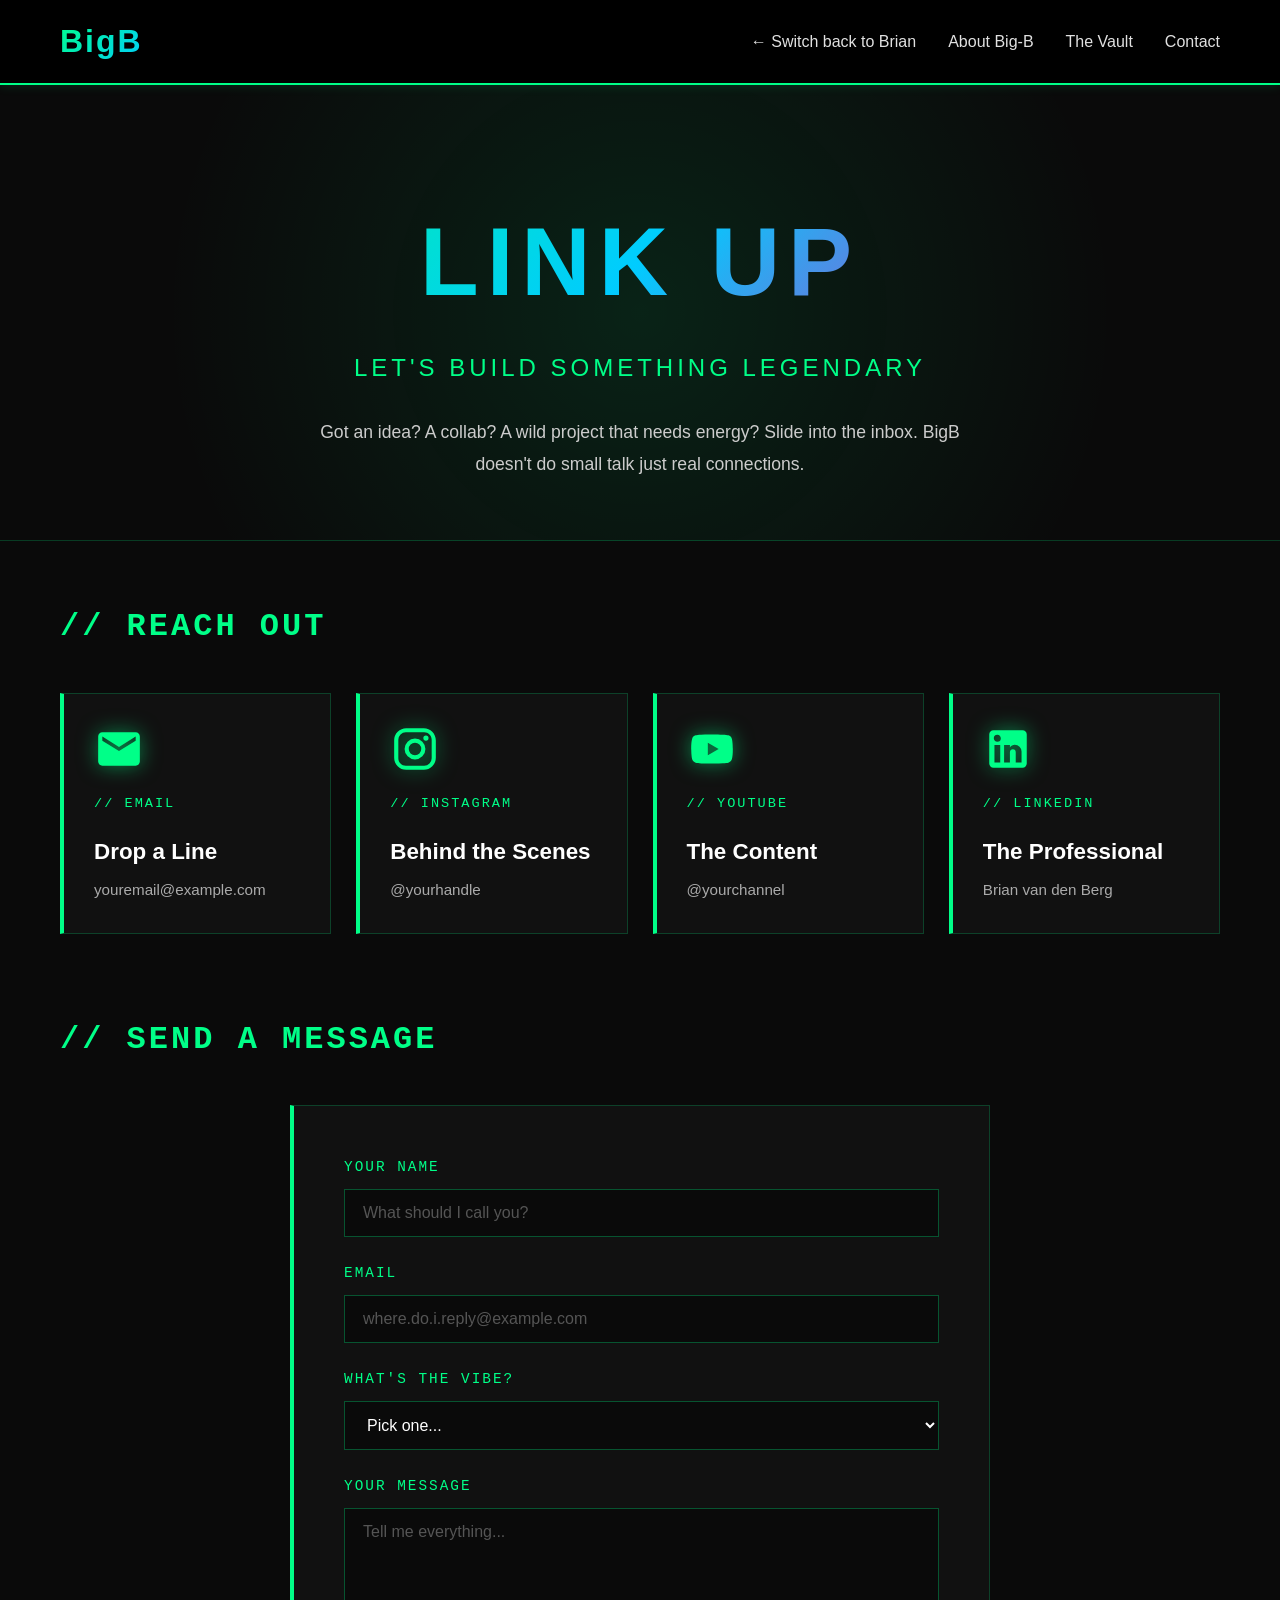
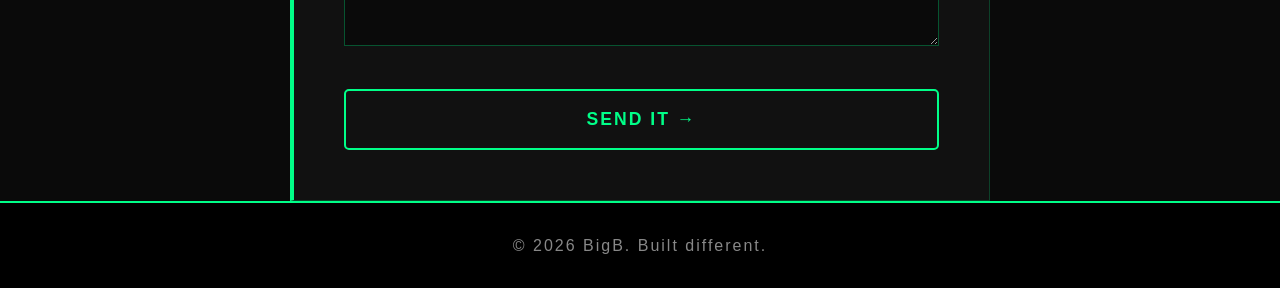
==== bigb-contact.html @ 741b01dd "Everything but the videos" ====
<!DOCTYPE html>
<html lang="en">
<head>
    <meta charset="UTF-8">
    <meta name="viewport" content="width=device-width, initial-scale=1.0">
    <title>BigB - Contact</title>
    <link rel="stylesheet" href="style.css">
    <link rel="stylesheet" href="bigb.css">
</head>
<body class="bigb-page">
    <!-- Navigation -->
    <nav class="bigb-nav">
        <div class="container">
            <h1 class="logo bigb-logo">BigB</h1>
            <ul class="nav-links">
                <li><a href="about.html">← Switch back to Brian</a></li>
                <li><a href="bigb.html" class="active">About Big-B</a></li>
                <li><a href="Big-BProjects.html">The Vault</a></li>
                <li><a href="bigb-Contact.html">Contact</a></li>
            </ul>
        </div>
    </nav>

    <!-- Hero -->
    <section class="bigb-projects-hero">
        <div class="container">
            <h1 class="bigb-hero-title">LINK UP</h1>
            <p class="bigb-hero-subtitle">Let's build something legendary</p>
            <p class="bigb-intro-text">
                Got an idea? A collab? A wild project that needs energy? Slide into the inbox. BigB doesn't do small talk just real connections.
            </p>
        </div>
    </section>

    <!-- Contact Content -->
    <section class="projects-section bigb-projects-section">
        <div class="container">

            <!-- Contact Methods Grid -->
            <h2 class="bigb-section-title">// REACH OUT</h2>
            <div class="bigb-contact-grid">

                <!-- Email -->
                <a href="mailto:youremail@example.com" class="bigb-contact-card">
                    <div class="bigb-contact-icon">
                        <svg viewBox="0 0 24 24" fill="currentColor">
                            <path d="M20 4H4c-1.1 0-1.99.9-1.99 2L2 18c0 1.1.9 2 2 2h16c1.1 0 2-.9 2-2V6c0-1.1-.9-2-2-2zm0 4l-8 5-8-5V6l8 5 8-5v2z" />
                        </svg>
                    </div>
                    <span class="bigb-tag">// EMAIL</span>
                    <h3>Drop a Line</h3>
                    <p>youremail@example.com</p>
                </a>

                <!-- Instagram -->
                <a href="https://instagram.com/yourhandle" target="_blank" class="bigb-contact-card">
                    <div class="bigb-contact-icon">
                        <svg viewBox="0 0 24 24" fill="currentColor">
                            <path d="M7.8 2h8.4C19.4 2 22 4.6 22 7.8v8.4a5.8 5.8 0 0 1-5.8 5.8H7.8C4.6 22 2 19.4 2 16.2V7.8A5.8 5.8 0 0 1 7.8 2m-.2 2A3.6 3.6 0 0 0 4 7.6v8.8C4 18.39 5.61 20 7.6 20h8.8a3.6 3.6 0 0 0 3.6-3.6V7.6C20 5.61 18.39 4 16.4 4H7.6m9.65 1.5a1.25 1.25 0 0 1 1.25 1.25A1.25 1.25 0 0 1 17.25 8 1.25 1.25 0 0 1 16 6.75a1.25 1.25 0 0 1 1.25-1.25M12 7a5 5 0 0 1 5 5 5 5 0 0 1-5 5 5 5 0 0 1-5-5 5 5 0 0 1 5-5m0 2a3 3 0 0 0-3 3 3 3 0 0 0 3 3 3 3 0 0 0 3-3 3 3 0 0 0-3-3z" />
                        </svg>
                    </div>
                    <span class="bigb-tag">// INSTAGRAM</span>
                    <h3>Behind the Scenes</h3>
                    <p>@yourhandle</p>
                </a>

                <!-- YouTube -->
                <a href="https://youtube.com/@yourchannel" target="_blank" class="bigb-contact-card">
                    <div class="bigb-contact-icon">
                        <svg viewBox="0 0 24 24" fill="currentColor">
                            <path d="M10 15l5.19-3L10 9v6m11.56-7.83c.13.47.22 1.1.28 1.9.07.8.1 1.49.1 2.09L22 12c0 2.19-.16 3.8-.44 4.83-.25.9-.83 1.48-1.73 1.73-.47.13-1.33.22-2.65.28-1.3.07-2.49.1-3.59.1L12 19c-4.19 0-6.8-.16-7.83-.44-.9-.25-1.48-.83-1.73-1.73-.13-.47-.22-1.1-.28-1.9-.07-.8-.1-1.49-.1-2.09L2 12c0-2.19.16-3.8.44-4.83.25-.9.83-1.48 1.73-1.73.47-.13 1.33-.22 2.65-.28 1.3-.07 2.49-.1 3.59-.1L12 5c4.19 0 6.8.16 7.83.44.9.25 1.48.83 1.73 1.73z" />
                        </svg>
                    </div>
                    <span class="bigb-tag">// YOUTUBE</span>
                    <h3>The Content</h3>
                    <p>@yourchannel</p>
                </a>

                <!-- LinkedIn -->
                <a href="https://linkedin.com/in/yourprofile" target="_blank" class="bigb-contact-card">
                    <div class="bigb-contact-icon">
                        <svg viewBox="0 0 24 24" fill="currentColor">
                            <path d="M19 3a2 2 0 0 1 2 2v14a2 2 0 0 1-2 2H5a2 2 0 0 1-2-2V5a2 2 0 0 1 2-2h14m-.5 15.5v-5.3a3.26 3.26 0 0 0-3.26-3.26c-.85 0-1.84.52-2.32 1.3v-1.11h-2.79v8.37h2.79v-4.93c0-.77.62-1.4 1.39-1.4a1.4 1.4 0 0 1 1.4 1.4v4.93h2.79M6.88 8.56a1.68 1.68 0 0 0 1.68-1.68c0-.93-.75-1.69-1.68-1.69a1.69 1.69 0 0 0-1.69 1.69c0 .93.76 1.68 1.69 1.68m1.39 9.94v-8.37H5.5v8.37h2.77z" />
                        </svg>
                    </div>
                    <span class="bigb-tag">// LINKEDIN</span>
                    <h3>The Professional</h3>
                    <p>Brian van den Berg</p>
                </a>

            </div>

            <!-- Contact Form -->
            <h2 class="bigb-section-title">// SEND A MESSAGE</h2>
            <div class="bigb-form-container">
                <form class="bigb-form">
                    <div class="bigb-form-group">
                        <label for="name">Your Name</label>
                        <input type="text" id="name" name="name" placeholder="What should I call you?" required>
                    </div>

                    <div class="bigb-form-group">
                        <label for="email">Email</label>
                        <input type="email" id="email" name="email" placeholder="where.do.i.reply@example.com" required>
                    </div>

                    <div class="bigb-form-group">
                        <label for="subject">What's the vibe?</label>
                        <select id="subject" name="subject" required>
                            <option value="">Pick one...</option>
                            <option value="collab">Collaboration</option>
                            <option value="project">Project Inquiry</option>
                            <option value="podcast">Podcast Guest</option>
                            <option value="just-vibes">Just Saying Hi</option>
                        </select>
                    </div>

                    <div class="bigb-form-group">
                        <label for="message">Your Message</label>
                        <textarea id="message" name="message" rows="6" placeholder="Tell me everything..." required></textarea>
                    </div>

                    <button type="submit" class="watch-button bigb-btn">Send It →</button>
                </form>
            </div>

        </div>
    </section>

    <!-- Footer -->
    <footer class="bigb-footer">
        <p>&copy; 2026 BigB. Built different.</p>
    </footer>

    <script src="script.js"></script>
</body>
</html>
---- style.css ----
* {
    margin: 0;
    padding: 0;
    box-sizing: border-box;
}

:root {
    --bg-color: #0a0a0a;
    --secondary-bg: #1a1a1a;
    --text-color: #e0e0e0;
    --accent-color: #00ff88;
    --accent-hover: #00cc6a;
}

body {
    font-family: 'Segoe UI', Tahoma, Geneva, Verdana, sans-serif;
    background-color: var(--bg-color);
    color: var(--text-color);
    line-height: 1.6;
}

.container {
    max-width: 1200px;
    margin: 0 auto;
    padding: 0 20px;
}

/* ========== NAVIGATION ========== */
nav {
    background-color: var(--secondary-bg);
    padding: 1rem 0;
    position: sticky;
    top: 0;
    z-index: 100;
    box-shadow: 0 2px 10px rgba(0, 255, 136, 0.1);
}

    nav .container {
        display: flex;
        justify-content: space-between;
        align-items: center;
    }

.logo {
    font-size: 1.5rem;
    color: var(--accent-color);
}

.nav-links {
    display: flex;
    list-style: none;
    gap: 2rem;
}

    .nav-links a {
        color: var(--text-color);
        text-decoration: none;
        transition: color 0.3s;
    }

        .nav-links a:hover {
            color: var(--accent-color);
        }

/* ========== HERO SECTION ========== */
.hero {
    position: relative;
    min-height: 100vh;
    display: flex;
    align-items: center;
    justify-content: center;
    text-align: center;
    overflow: hidden;
}

.hero-background {
    position: absolute;
    top: 0;
    left: 0;
    width: 100%;
    height: 100%;
    background-image: url('images/background-home.jpg');
    background-size: cover;
    background-position: center;
    background-repeat: no-repeat;
    background-attachment: fixed;
    z-index: 1;
    opacity: 0.3;
}

.hero-content {
    position: relative;
    z-index: 2;
}

.hero h1 {
    font-size: 5rem;
    margin-bottom: 1rem;
    color: var(--accent-color);
}

.subtitle {
    font-size: 1.5rem;
    margin-bottom: 2rem;
    color: #888;
}

.cta-button {
    display: inline-block;
    padding: 1rem 2rem;
    background-color: var(--accent-color);
    color: var(--bg-color);
    text-decoration: none;
    border-radius: 5px;
    font-weight: bold;
    transition: all 0.3s;
}

    .cta-button:hover {
        background-color: var(--accent-hover);
        transform: translateY(-3px);
        box-shadow: 0 5px 20px rgba(0, 255, 136, 0.3);
    }

/* ========== GLITCH EFFECT ========== */
.glitch {
    position: relative;
    animation: glitch 5s infinite;
}

@keyframes glitch {
    0%, 90%, 100% {
        text-shadow: none;
    }

    92% {
        text-shadow: 3px 3px 0 #ff00ff, -3px -3px 0 #00ffff;
    }

    94% {
        text-shadow: -3px 3px 0 #ff00ff, 3px -3px 0 #00ffff;
    }
}

/* ========== INTRO SECTION ========== */
.intro {
    padding: 3rem 0;
    background-color: var(--secondary-bg);
    text-align: center;
}

    .intro h2 {
        font-size: 2.5rem;
        color: var(--accent-color);
        margin-bottom: 1.5rem;
    }

    .intro p {
        font-size: 1.2rem;
        line-height: 1.8;
        color: var(--text-color);
        max-width: 800px;
        margin: 0 auto;
    }

/* ========== HOME NAV BOXES ========== */
.nav-boxes {
    padding: 5rem 0;
    background-color: var(--bg-color);
}

    .nav-boxes h2 {
        text-align: center;
        font-size: 2.5rem;
        color: var(--accent-color);
        margin-bottom: 3rem;
    }

.boxes-grid {
    display: grid;
    grid-template-columns: repeat(auto-fit, minmax(280px, 1fr));
    gap: 2rem;
}

.nav-box {
    position: relative;
    height: 350px;
    border-radius: 10px;
    overflow: hidden;
    cursor: pointer;
    border: 2px solid transparent;
    transition: border 0.3s ease;
}

    .nav-box:hover {
        border: 2px solid var(--accent-color);
    }

.nav-box-image {
    position: relative;
    width: 100%;
    height: 100%;
    overflow: hidden;
}

    .nav-box-image img {
        width: 100%;
        height: 100%;
        object-fit: cover;
        transition: transform 0.3s ease;
    }

.nav-box:hover .nav-box-image img {
    transform: scale(1.1);
}

.nav-box-overlay {
    position: absolute;
    top: 0;
    left: 0;
    width: 100%;
    height: 100%;
    background: linear-gradient(135deg, rgba(0,0,0,0.5) 0%, rgba(0,255,136,0.3) 100%);
    display: flex;
    flex-direction: column;
    align-items: center;
    justify-content: center;
    transition: all 0.3s ease;
    opacity: 0.8;
}

.nav-box:hover .nav-box-overlay {
    opacity: 1;
    background: linear-gradient(135deg, rgba(0,0,0,0.7) 0%, rgba(0,255,136,0.5) 100%);
}

.nav-box-overlay h3 {
    font-size: 2rem;
    color: var(--accent-color);
    margin-bottom: 0.5rem;
    text-transform: uppercase;
    letter-spacing: 2px;
}

.nav-box-overlay p {
    font-size: 1rem;
    color: var(--text-color);
    opacity: 0.9;
}

.nav-box-link {
    position: absolute;
    top: 0;
    left: 0;
    width: 100%;
    height: 100%;
    z-index: 10;
}

/* ========== ABOUT SECTION ========== */
.about {
    padding: 5rem 0;
    background-color: var(--secondary-bg);
}

.about-content {
    display: grid;
    grid-template-columns: 1fr 1fr;
    gap: 3rem;
    align-items: start;
}

.about-slideshow {
    position: relative;
}

/* About Slideshow — Fixed Size */
.slideshow-container {
    position: relative;
    width: 100%;
    height: 500px; /* ← FIXED HEIGHT */
    background-color: #000; /* fills empty space around images */
    border-radius: 10px;
    overflow: hidden;
    border: 2px solid var(--accent-color);
}

.slide {
    display: none;
    width: 100%;
    height: 100%; /* ← FILL THE CONTAINER */
}

    .slide img {
        width: 100%;
        height: 100%; /* ← FILL THE SLIDE */
        display: block;
        object-fit: contain; /* ← SHOW THE WHOLE IMAGE */
    }

    .slide.active {
        display: block;
        animation: fadeIn 0.5s;
    }

@keyframes fadeIn {
    from {
        opacity: 0;
    }

    to {
        opacity: 1;
    }
}

.dots {
    text-align: center;
    padding: 1rem;
    background-color: var(--secondary-bg);
}

.dot {
    height: 12px;
    width: 12px;
    margin: 0 5px;
    background-color: #555;
    border-radius: 50%;
    display: inline-block;
    cursor: pointer;
    transition: background-color 0.3s;
}

    .dot.active {
        background-color: var(--accent-color);
    }

    .dot:hover {
        background-color: var(--accent-color);
    }

/* About Text */
.about-text h2 {
    font-size: 2rem;
    color: var(--accent-color);
    margin-bottom: 1.5rem;
}

.about-text h3 {
    font-size: 1.3rem;
    color: var(--accent-color);
    margin-top: 1.5rem;
    margin-bottom: 0.8rem;
}

.about-text p {
    font-size: 1rem;
    line-height: 1.8;
    margin-bottom: 1rem;
    color: var(--text-color);
}

.about-text strong {
    color: var(--accent-color);
    font-weight: 600;
}

/* ========== PROJECTS SECTION ========== */
.projects {
    padding: 5rem 0;
}

    .projects h2 {
        font-size: 2.5rem;
        margin-bottom: 3rem;
        text-align: center;
        color: var(--accent-color);
    }

.project-grid {
    display: grid;
    grid-template-columns: repeat(3, 1fr);
    gap: 2rem;
}

/* Each project item */
.project-item {
    background-color: var(--secondary-bg);
    border-radius: 10px;
    overflow: hidden;
    border: 1px solid #333;
    transition: all 0.3s;
    display: flex;
    flex-direction: column;
}

    .project-item:hover {
        border-color: var(--accent-color);
        box-shadow: 0 5px 20px rgba(0, 255, 136, 0.2);
        transform: translateY(-5px);
    }

/* Media area */
.project-media {
    position: relative;
    width: 100%;
    aspect-ratio: 16 / 9;
    overflow: hidden;
    background-color: #000;
}

    .project-media img.video-thumbnail {
        width: 100%;
        height: 100%;
        object-fit: cover;
        transition: transform 0.3s;
    }

.project-item:hover .video-thumbnail {
    transform: scale(1.05);
}

/* Play Button */
.play-button {
    position: absolute;
    top: 50%;
    left: 50%;
    transform: translate(-50%, -50%);
    width: 60px;
    height: 60px;
    background-color: rgba(0, 255, 136, 0.9);
    border-radius: 50%;
    display: flex;
    align-items: center;
    justify-content: center;
    color: var(--bg-color);
    z-index: 2;
    transition: all 0.3s;
    cursor: pointer;
}

    .play-button svg {
        width: 30px;
        height: 30px;
        margin-left: 4px;
    }

.project-item:hover .play-button {
    background-color: var(--accent-color);
    transform: translate(-50%, -50%) scale(1.2);
}

/* Video link overlay */
.video-link {
    position: absolute;
    top: 0;
    left: 0;
    width: 100%;
    height: 100%;
    z-index: 3;
}

/* Video thumbnail placeholder */
.video-thumbnail-placeholder {
    width: 100%;
    height: 100%;
    background-color: #1a1a1a;
    display: flex;
    align-items: center;
    justify-content: center;
}

/* Local video player */
.local-video-player {
    width: 100%;
    height: 100%;
    object-fit: contain;
    background-color: #000;
}

    .local-video-player::-webkit-media-controls-panel {
        background-color: rgba(26, 26, 26, 0.9);
    }

    .local-video-player::-webkit-media-controls-play-button {
        background-color: #00ff88;
        border-radius: 50%;
    }

    .local-video-player::-webkit-media-controls-fullscreen-button {
        background-color: #00ff88;
    }

/* Project info text */
.project-info {
    padding: 1.5rem;
    display: flex;
    flex-direction: column;
    flex: 1;
}

    .project-info h3 {
        font-size: 1.3rem;
        color: var(--accent-color);
        margin-bottom: 0.4rem;
    }

.project-subtitle {
    font-size: 0.9rem;
    color: var(--accent-color);
    font-weight: 600;
    margin-bottom: 0.8rem;
    opacity: 0.9;
}

.project-desc {
    font-size: 0.85rem;
    line-height: 1.6;
    color: var(--text-color);
    margin-bottom: 0.5rem;
}

.watch-button {
    display: inline-block;
    margin-top: auto;
    padding: 0.6rem 1.2rem;
    background-color: var(--accent-color);
    color: var(--bg-color);
    text-decoration: none;
    border-radius: 5px;
    font-weight: 600;
    font-size: 0.85rem;
    transition: all 0.3s;
    width: fit-content;
}

    .watch-button:hover {
        background-color: var(--accent-hover);
        transform: translateX(5px);
    }

/* ========== PROJECT SLIDESHOWS ========== */
.project-slideshow {
    position: relative;
    width: 100%;
    height: 100%;
}

.slide-item {
    display: none;
    width: 100%;
    height: 100%;
}

    .slide-item img {
        width: 100%;
        height: 100%;
        object-fit: cover;
    }

    .slide-item.active {
        display: block;
        animation: fadeIn 0.5s;
    }

.slideshow-dots {
    position: absolute;
    bottom: 8px;
    left: 50%;
    transform: translateX(-50%);
    display: flex;
    gap: 6px;
    z-index: 10;
}

.slideshow-dot {
    width: 8px;
    height: 8px;
    border-radius: 50%;
    background-color: rgba(255, 255, 255, 0.5);
    cursor: pointer;
    transition: all 0.3s;
}

    .slideshow-dot:hover {
        background-color: var(--accent-color);
    }

    .slideshow-dot.active {
        background-color: var(--accent-color);
        transform: scale(1.2);
    }

/* ========== CONTACT SECTION ========== */
.contact {
    padding: 5rem 0;
    background-color: var(--secondary-bg);
    text-align: center;
}

    .contact h2 {
        font-size: 2.5rem;
        margin-bottom: 1rem;
        color: var(--accent-color);
    }

.contact-intro {
    font-size: 1.1rem;
    line-height: 1.8;
    margin-bottom: 1.5rem;
    color: var(--text-color);
    max-width: 800px;
    margin-left: auto;
    margin-right: auto;
}

.contact-methods {
    display: grid;
    grid-template-columns: repeat(auto-fit, minmax(250px, 1fr));
    gap: 2rem;
    margin: 3rem 0;
}

.contact-method {
    background-color: var(--secondary-bg);
    padding: 2rem;
    border-radius: 10px;
    border: 2px solid #333;
    text-align: center;
    transition: all 0.3s;
}

    .contact-method:hover {
        border-color: var(--accent-color);
        transform: translateY(-5px);
        box-shadow: 0 5px 20px rgba(0, 255, 136, 0.2);
    }

    .contact-method h3 {
        color: var(--accent-color);
        font-size: 1.5rem;
        margin-bottom: 0.5rem;
    }

    .contact-method p {
        color: #999;
        margin-bottom: 1.5rem;
        font-size: 0.95rem;
    }

.contact-button {
    display: inline-block;
    padding: 0.8rem 2rem;
    background-color: var(--accent-color);
    color: var(--bg-color);
    text-decoration: none;
    border-radius: 5px;
    font-weight: 600;
    transition: all 0.3s;
}

    .contact-button:hover {
        background-color: var(--accent-hover);
        transform: translateY(-3px);
        box-shadow: 0 5px 15px rgba(0, 255, 136, 0.3);
    }

.contact-info-box {
    background-color: var(--secondary-bg);
    padding: 2rem;
    border-radius: 10px;
    border: 2px solid var(--accent-color);
    margin-top: 3rem;
    max-width: 600px;
    margin-left: auto;
    margin-right: auto;
}

    .contact-info-box h3 {
        color: var(--accent-color);
        margin-bottom: 1.5rem;
        font-size: 1.5rem;
    }

    .contact-info-box p {
        margin-bottom: 1rem;
        font-size: 1rem;
        line-height: 1.8;
    }

    .contact-info-box a {
        color: var(--accent-color);
        text-decoration: none;
        transition: color 0.3s;
    }

        .contact-info-box a:hover {
            color: var(--accent-hover);
            text-decoration: underline;
        }

/* ========== FOOTER ========== */
footer {
    background-color: var(--bg-color);
    text-align: center;
    padding: 2rem 0;
    color: #666;
}
.poster-image {
    object-fit: contain !important;
    height: auto !important;
    max-height: 600px;
    background-color: #000;
}

/* Poster View Page */
.poster-view-section {
    padding: 60px 0;
    min-height: 100vh;
    background-color: #0a0a0a;
}

.back-button {
    display: inline-block;
    color: #00ff88;
    text-decoration: none;
    font-size: 16px;
    margin-bottom: 30px;
    padding: 10px 20px;
    border: 1px solid #00ff88;
    border-radius: 5px;
    transition: all 0.3s ease;
}

    .back-button:hover {
        background-color: #00ff88;
        color: #000;
    }

.poster-header {
    text-align: center;
    margin-bottom: 40px;
}

    .poster-header h1 {
        color: #00ff88;
        font-size: 3rem;
        margin: 15px 0 10px;
    }

    .poster-header .project-subtitle {
        color: #aaa;
        font-size: 1.2rem;
    }

.full-poster-container {
    display: flex;
    justify-content: center;
    align-items: center;
    margin: 40px 0;
    background-color: #000;
    padding: 20px;
    border-radius: 10px;
}

.full-poster {
    max-width: 100%;
    height: auto;
    display: block;
    border-radius: 5px;
    box-shadow: 0 10px 40px rgba(0, 255, 136, 0.2);
}

.poster-description {
    max-width: 800px;
    margin: 40px auto;
    color: #fff;
    text-align: center;
}

    .poster-description h2 {
        color: #00ff88;
        margin-bottom: 15px;
    }

    .poster-description p {
        line-height: 1.7;
        color: #ccc;
    }

/* Only affects the Audio Self Portrait card */
.audio-project {
    height: auto !important;
    overflow: visible !important;
}

    .audio-project .audio-portrait-image {
        width: 100%;
        height: auto;
        display: block;
    }

    .audio-project .audio-player {
        width: 100%;
        display: block;
        margin-top: 10px;
        background: #f1f3f4;
        border-radius: 0 0 8px 8px;
    }

/* Only affects the Poster card */
.poster-project {
    height: auto !important;
    overflow: visible !important;
}

    .poster-project .poster-image {
        width: 100%;
        height: auto;
        display: block;
        cursor: pointer;
    }


/* Alter Ego Button */
.alter-ego-btn {
    display: flex;
    flex-direction: column;
    align-items: center;
    justify-content: center;
    margin-top: 25px;
    padding: 18px 30px;
    background: linear-gradient(135deg, #0a0a0a, #1a1a1a);
    border: 2px solid #00ff88;
    border-radius: 10px;
    text-decoration: none;
    color: #fff;
    transition: all 0.4s ease;
    position: relative;
    overflow: hidden;
    cursor: pointer;
}

    .alter-ego-btn::before {
        content: '';
        position: absolute;
        top: 0;
        left: -100%;
        width: 100%;
        height: 100%;
        background: linear-gradient(90deg, transparent, rgba(0, 255, 136, 0.2), transparent);
        transition: left 0.6s ease;
    }

    .alter-ego-btn:hover::before {
        left: 100%;
    }

    .alter-ego-btn:hover {
        background: linear-gradient(135deg, #00ff88, #00cc6a);
        border-color: #00ff88;
        transform: translateY(-3px);
        box-shadow: 0 10px 30px rgba(0, 255, 136, 0.4);
    }

        .alter-ego-btn:hover .btn-label,
        .alter-ego-btn:hover .btn-name {
            color: #000;
        }

.btn-label {
    font-size: 0.85rem;
    text-transform: uppercase;
    letter-spacing: 3px;
    color: #888;
    transition: color 0.3s ease;
}

.btn-name {
    font-size: 1.8rem;
    font-weight: bold;
    color: #00ff88;
    margin-top: 5px;
    transition: color 0.3s ease;
    font-family: 'Arial Black', sans-serif;
}

.bigb-page {
    background: radial-gradient(circle at top, #1a0033, #000);
    color: #fff;
    min-height: 100vh;
}

.bigb-hero {
    text-align: center;
    padding: 100px 0 60px;
}

.bigb-title {
    font-size: 8rem;
    font-weight: 900;
    background: linear-gradient(135deg, #00ff88, #00ccff, #ff00aa);
    -webkit-background-clip: text;
    -webkit-text-fill-color: transparent;
    background-clip: text;
    letter-spacing: -5px;
    text-shadow: 0 0 60px rgba(0, 255, 136, 0.3);
}

.bigb-tagline {
    font-size: 1.5rem;
    color: #aaa;
    letter-spacing: 4px;
    text-transform: uppercase;
    margin-top: 20px;
}

.bigb-content {
    padding: 60px 0;
    max-width: 800px;
    margin: 0 auto;
}

    .bigb-content h2 {
        color: #00ff88;
        font-size: 2rem;
        margin-top: 40px;
        margin-bottom: 15px;
    }

    .bigb-content p {
        line-height: 1.8;
        color: #ddd;
        font-size: 1.1rem;
    }

    .bigb-content ul {
        list-style: none;
        padding: 0;
    }

    .bigb-content li {
        font-size: 1.2rem;
        padding: 10px 0;
        color: #fff;
    }

.hero-buttons {
    display: flex;
    gap: 20px; /* space between buttons */
    justify-content: center;
    flex-wrap: wrap; /* stacks them on mobile */
    margin-top: 30px;
}

/* === Internship Gallery === */
.internship-gallery {
    display: grid;
    grid-template-columns: repeat(3, 1fr);
    gap: 20px;
    max-width: 1100px;
    margin: 40px auto;
}

.internship-item {
    aspect-ratio: 1 / 1;
    overflow: hidden;
    border: 2px solid #333;
    cursor: pointer;
    transition: all 0.3s ease;
    background: #000;
}

    .internship-item img {
        width: 100%;
        height: 100%;
        object-fit: cover;
        transition: transform 0.4s ease;
    }

    .internship-item:hover {
        border-color: #00ff88;
        box-shadow: 0 10px 30px rgba(0, 255, 136, 0.3);
        transform: translateY(-5px);
    }

        .internship-item:hover img {
            transform: scale(1.08);
        }

/* Responsive */
@media (max-width: 900px) {
    .internship-gallery {
        grid-template-columns: repeat(2, 1fr);
    }
}

@media (max-width: 600px) {
    .internship-gallery {
        grid-template-columns: 1fr;
    }
}

/* === Internship Stories Layout === */
.internship-stories {
    display: grid;
    grid-template-columns: repeat(2, 1fr);
    gap: 30px;
    max-width: 1100px;
    margin: 40px auto;
}

.internship-story {
    background: #1a1a1a;
    border: 1px solid #333;
    overflow: hidden;
    cursor: pointer;
    transition: all 0.3s ease;
    border-radius: 10px;
    display: flex;
    flex-direction: column;
}

    .internship-story img {
        width: 100%;
        height: 280px;
        object-fit: cover;
        transition: transform 0.4s ease;
    }

    .internship-story:hover {
        border-color: #00ff88;
        box-shadow: 0 10px 30px rgba(0, 255, 136, 0.3);
        transform: translateY(-5px);
    }

        .internship-story:hover img {
            transform: scale(1.05);
        }

.story-content {
    padding: 25px;
    flex: 1;
}

    .story-content h3 {
        color: #00ff88;
        font-size: 1.3rem;
        margin-bottom: 12px;
        letter-spacing: 0.5px;
    }

    .story-content p {
        color: #ccc;
        font-size: 0.95rem;
        line-height: 1.7;
    }

/* === Lightbox (Full-Size Image Viewer) === */
.lightbox {
    display: none;
    position: fixed;
    top: 0;
    left: 0;
    width: 100%;
    height: 100%;
    background: rgba(0, 0, 0, 0.95);
    z-index: 9999;
    justify-content: center;
    align-items: center;
    cursor: pointer;
    animation: fadeInLightbox 0.3s ease;
}

    .lightbox.active {
        display: flex;
    }

@keyframes fadeInLightbox {
    from {
        opacity: 0;
    }

    to {
        opacity: 1;
    }
}

.lightbox img {
    max-width: 90%;
    max-height: 90vh;
    object-fit: contain;
    border: 2px solid #00ff88;
    box-shadow: 0 0 50px rgba(0, 255, 136, 0.4);
}

.lightbox-close {
    position: absolute;
    top: 30px;
    right: 40px;
    color: #00ff88;
    font-size: 3rem;
    cursor: pointer;
    transition: transform 0.3s ease;
    line-height: 1;
}

    .lightbox-close:hover {
        transform: scale(1.2) rotate(90deg);
    }

/* Responsive */
@media (max-width: 768px) {
    .internship-stories {
        grid-template-columns: 1fr;
    }
}
/* ========== RESPONSIVE ========== */
@media (max-width: 1024px) {
    .project-grid {
        grid-template-columns: repeat(2, 1fr);
    }
}

@media (max-width: 768px) {
    .hero h1 {
        font-size: 3rem;
    }

    .nav-links {
        gap: 1rem;
    }

    .about-content {
        grid-template-columns: 1fr;
        gap: 2rem;
    }

    .boxes-grid {
        grid-template-columns: 1fr;
    }

    .nav-box {
        height: 300px;
    }

    .nav-boxes h2 {
        font-size: 2rem;
    }

    .project-grid {
        grid-template-columns: 1fr;
    }

    .contact-methods {
        grid-template-columns: 1fr;
    }

    .contact-intro {
        font-size: 1rem;
    }
}
---- bigb.css ----
/* === BigB Theme === */
.bigb-page {
    background: #0a0a0a;
    color: #fff;
}

.bigb-nav {
    background: #000;
    border-bottom: 2px solid #00ff88;
}

.bigb-logo {
    font-size: 2rem;
    font-weight: 900;
    background: linear-gradient(135deg, #00ff88, #00ccff);
    -webkit-background-clip: text;
    -webkit-text-fill-color: transparent;
    letter-spacing: 2px;
}

.bigb-projects-hero {
    text-align: center;
    padding: 100px 20px 60px;
    background: radial-gradient(circle at center, rgba(0, 255, 136, 0.1), transparent 70%);
    border-bottom: 1px solid rgba(0, 255, 136, 0.2);
}

.bigb-hero-title {
    font-size: 6rem;
    font-weight: 900;
    letter-spacing: 8px;
    margin: 0;
    background: linear-gradient(135deg, #00ff88, #00ccff, #ff00aa);
    -webkit-background-clip: text;
    -webkit-text-fill-color: transparent;
    animation: glow 3s ease-in-out infinite alternate;
}

@keyframes glow {
    from {
        filter: drop-shadow(0 0 20px rgba(0, 255, 136, 0.4));
    }

    to {
        filter: drop-shadow(0 0 40px rgba(0, 204, 255, 0.6));
    }
}

.bigb-hero-subtitle {
    font-size: 1.5rem;
    color: #00ff88;
    letter-spacing: 4px;
    text-transform: uppercase;
    margin: 10px 0 30px;
}

.bigb-intro-text {
    max-width: 700px;
    margin: 0 auto;
    color: #ccc;
    font-size: 1.1rem;
    line-height: 1.8;
}

.bigb-section-title {
    font-size: 2rem;
    color: #00ff88;
    letter-spacing: 3px;
    margin: 60px 0 40px;
    font-family: 'Courier New', monospace;
    text-transform: uppercase;
}

.bigb-item {
    background: #111;
    border: 1px solid rgba(0, 255, 136, 0.2);
    overflow: hidden;
    transition: all 0.4s ease;
    position: relative;
}

    .bigb-item::before {
        content: '';
        position: absolute;
        top: 0;
        left: 0;
        width: 4px;
        height: 0;
        background: linear-gradient(180deg, #00ff88, #00ccff);
        transition: height 0.4s ease;
    }

    .bigb-item:hover {
        transform: translateY(-8px);
        border-color: #00ff88;
        box-shadow: 0 20px 50px rgba(0, 255, 136, 0.2);
    }

        .bigb-item:hover::before {
            height: 100%;
        }

.bigb-tag {
    display: inline-block;
    color: #00ff88;
    font-family: 'Courier New', monospace;
    font-size: 0.85rem;
    letter-spacing: 2px;
    margin-bottom: 10px;
    text-transform: uppercase;
}

.bigb-play {
    background: rgba(0, 255, 136, 0.9) !important;
    box-shadow: 0 0 30px rgba(0, 255, 136, 0.6);
}

.bigb-btn {
    background: transparent !important;
    color: #00ff88 !important;
    border: 2px solid #00ff88 !important;
    text-transform: uppercase;
    letter-spacing: 2px;
    font-weight: bold;
    transition: all 0.3s ease;
}

    .bigb-btn:hover {
        background: #00ff88 !important;
        color: #000 !important;
        box-shadow: 0 0 30px rgba(0, 255, 136, 0.6);
    }

.bigb-footer {
    background: #000;
    border-top: 2px solid #00ff88;
    text-align: center;
    padding: 30px;
    color: #888;
    letter-spacing: 2px;
}
/* === About BigB Page Blocks === */
.bigb-about-block {
    max-width: 800px;
    margin: 0 auto 60px;
    padding: 40px;
    background: #111;
    border: 1px solid rgba(0, 255, 136, 0.2);
    border-left: 4px solid #00ff88;
    transition: all 0.4s ease;
}

    .bigb-about-block:hover {
        border-color: #00ff88;
        box-shadow: 0 10px 40px rgba(0, 255, 136, 0.15);
        transform: translateX(5px);
    }

.bigb-block-title {
    color: #fff;
    font-size: 2rem;
    margin: 10px 0 20px;
    letter-spacing: 1px;
}

.bigb-block-text {
    color: #ccc;
    line-height: 1.8;
    font-size: 1.1rem;
}

/* List */
.bigb-list {
    list-style: none;
    padding: 0;
    margin: 0;
}

    .bigb-list li {
        color: #ddd;
        font-size: 1.1rem;
        padding: 12px 0;
        border-bottom: 1px solid rgba(0, 255, 136, 0.1);
        display: flex;
        align-items: center;
        gap: 15px;
        transition: all 0.3s ease;
    }

        .bigb-list li:last-child {
            border-bottom: none;
        }

        .bigb-list li:hover {
            color: #00ff88;
            padding-left: 10px;
        }

.bigb-bullet {
    color: #00ff88;
    font-weight: bold;
    font-size: 1.3rem;
    font-family: 'Courier New', monospace;
}

/* CTA */
.bigb-cta {
    text-align: center;
    margin: 80px 0 40px;
}

    .bigb-cta .bigb-btn {
        display: inline-block;
        padding: 18px 40px;
        font-size: 1.1rem;
    }
/* === BigB Contact Page === */

/* Contact Cards Grid */
.bigb-contact-grid {
    display: grid;
    grid-template-columns: repeat(auto-fit, minmax(250px, 1fr));
    gap: 25px;
    margin-bottom: 80px;
}

.bigb-contact-card {
    background: #111;
    border: 1px solid rgba(0, 255, 136, 0.2);
    border-left: 4px solid #00ff88;
    padding: 30px;
    text-decoration: none;
    color: #fff;
    transition: all 0.4s ease;
    display: block;
    position: relative;
    overflow: hidden;
}

    .bigb-contact-card::before {
        content: '';
        position: absolute;
        top: 0;
        left: -100%;
        width: 100%;
        height: 100%;
        background: linear-gradient(90deg, transparent, rgba(0, 255, 136, 0.08), transparent);
        transition: left 0.6s ease;
    }

    .bigb-contact-card:hover::before {
        left: 100%;
    }

    .bigb-contact-card:hover {
        transform: translateY(-8px);
        border-color: #00ff88;
        box-shadow: 0 15px 40px rgba(0, 255, 136, 0.2);
    }

.bigb-contact-icon {
    width: 50px;
    height: 50px;
    color: #00ff88;
    margin-bottom: 15px;
    filter: drop-shadow(0 0 10px rgba(0, 255, 136, 0.5));
}

    .bigb-contact-icon svg {
        width: 100%;
        height: 100%;
    }

.bigb-contact-card h3 {
    color: #fff;
    font-size: 1.4rem;
    margin: 10px 0 8px;
}

.bigb-contact-card p {
    color: #aaa;
    font-size: 0.95rem;
    margin: 0;
}

/* Contact Form */
.bigb-form-container {
    max-width: 700px;
    margin: 0 auto;
    background: #111;
    border: 1px solid rgba(0, 255, 136, 0.2);
    border-left: 4px solid #00ff88;
    padding: 50px;
}

.bigb-form-group {
    margin-bottom: 25px;
}

    .bigb-form-group label {
        display: block;
        color: #00ff88;
        font-family: 'Courier New', monospace;
        font-size: 0.9rem;
        letter-spacing: 2px;
        text-transform: uppercase;
        margin-bottom: 10px;
    }

    .bigb-form-group input,
    .bigb-form-group select,
    .bigb-form-group textarea {
        width: 100%;
        background: #0a0a0a;
        border: 1px solid rgba(0, 255, 136, 0.3);
        color: #fff;
        padding: 14px 18px;
        font-size: 1rem;
        font-family: inherit;
        transition: all 0.3s ease;
        box-sizing: border-box;
    }

        .bigb-form-group input:focus,
        .bigb-form-group select:focus,
        .bigb-form-group textarea:focus {
            outline: none;
            border-color: #00ff88;
            box-shadow: 0 0 20px rgba(0, 255, 136, 0.2);
            background: #000;
        }

        .bigb-form-group input::placeholder,
        .bigb-form-group textarea::placeholder {
            color: #555;
        }

    .bigb-form-group textarea {
        resize: vertical;
        min-height: 120px;
        font-family: inherit;
    }

    .bigb-form-group select {
        cursor: pointer;
    }

.bigb-form button {
    width: 100%;
    padding: 18px;
    font-size: 1.1rem;
    cursor: pointer;
    margin-top: 10px;
}
/* === Poetry Page === */

/* Grid container — wraps all poems */
.bigb-projects-section .container > .poem-card {
    /* This rule will be overridden by the grid below */
}

/* Add this wrapper class instead */
.poem-grid {
    display: grid;
    grid-template-columns: repeat(3, 1fr); /* 3 columns side by side */
    gap: 30px;
    margin: 0 auto;
    max-width: 1200px;
}

/* Poem card itself */
/* === Poetry Page === */

/* Grid container */
.poem-grid {
    display: grid;
    grid-template-columns: repeat(3, 1fr); /* exactly 3 columns */
    gap: 30px;
    margin: 0 auto;
    max-width: 1200px;
    align-items: start; /* ← KEY: poems don't stretch to match height */
}

/* Poem card */
.poem-card {
    background: #111;
    border: 1px solid rgba(0, 255, 136, 0.2);
    border-left: 4px solid #00ff88;
    padding: 40px;
    transition: all 0.4s ease;
    position: relative;
    overflow: hidden;
    margin: 0;
    /* If a poem is very long, limit its height and let it scroll */
    max-height: 700px;
    overflow-y: auto;
}

    /* Custom scrollbar for long poems */
    .poem-card::-webkit-scrollbar {
        width: 6px;
    }

    .poem-card::-webkit-scrollbar-track {
        background: #0a0a0a;
    }

    .poem-card::-webkit-scrollbar-thumb {
        background: #00ff88;
        border-radius: 3px;
    }

    .poem-card:hover {
        border-color: #00ff88;
        box-shadow: 0 15px 50px rgba(0, 255, 136, 0.15);
        transform: translateY(-5px);
    }

.poem-header {
    border-bottom: 1px solid rgba(0, 255, 136, 0.2);
    padding-bottom: 20px;
    margin-bottom: 25px;
}

.poem-title {
    color: #fff;
    font-size: 1.8rem;
    margin: 10px 0 8px;
    letter-spacing: 1px;
    font-family: 'Georgia', serif;
    font-style: italic;
}

.poem-date {
    color: #666;
    font-size: 0.85rem;
    font-family: 'Courier New', monospace;
    letter-spacing: 2px;
    text-transform: uppercase;
    margin: 0;
}

/* Poem text — clean and readable */
.poem-text {
    color: #ddd;
    font-family: 'Georgia', 'Times New Roman', serif;
    font-size: 1.05rem;
    line-height: 1.9;
    white-space: pre-line; /* respects line breaks but ignores indentation */
    margin: 0;
    background: transparent;
    padding: 0;
    border: none;
    text-align: left;
    word-wrap: break-word;
}

    .poem-text::first-letter {
        color: #00ff88;
        font-size: 1.3em;
        font-weight: bold;
    }

/* Stack on smaller screens */
@media (max-width: 900px) {
    .poem-grid {
        grid-template-columns: 1fr;
    }

    .poem-card {
        max-height: none; /* full height on mobile */
    }
}

/* Responsive — stack on smaller screens */
@media (max-width: 900px) {
    .poem-grid {
        grid-template-columns: 1fr; /* 1 column on tablet/mobile */
    }
}

/* === Gallery Page === */

/* Masonry-style grid */
.gallery-grid {
    column-count: 3;
    column-gap: 20px;
    max-width: 1200px;
    margin: 0 auto;
}

@media (max-width: 900px) {
    .gallery-grid {
        column-count: 2;
    }
}

@media (max-width: 600px) {
    .gallery-grid {
        column-count: 1;
    }
}

/* Each photo */
.gallery-item {
    position: relative;
    break-inside: avoid;
    margin-bottom: 20px;
    overflow: hidden;
    cursor: pointer;
    border: 1px solid rgba(0, 255, 136, 0.2);
    transition: all 0.4s ease;
}

    .gallery-item img {
        width: 100%;
        height: auto;
        display: block;
        transition: transform 0.5s ease;
    }

    .gallery-item:hover {
        border-color: #00ff88;
        box-shadow: 0 10px 30px rgba(0, 255, 136, 0.3);
        transform: translateY(-5px);
    }

        .gallery-item:hover img {
            transform: scale(1.05);
        }

/* Caption overlay */
.gallery-overlay {
    position: absolute;
    bottom: 0;
    left: 0;
    width: 100%;
    padding: 20px;
    background: linear-gradient(transparent, rgba(0, 0, 0, 0.9));
    opacity: 0;
    transition: opacity 0.4s ease;
}

.gallery-item:hover .gallery-overlay {
    opacity: 1;
}

.gallery-caption {
    color: #00ff88;
    font-family: 'Courier New', monospace;
    font-size: 0.9rem;
    letter-spacing: 2px;
    text-transform: uppercase;
}

/* === Lightbox (Full-Size View) === */
.lightbox {
    display: none;
    position: fixed;
    top: 0;
    left: 0;
    width: 100%;
    height: 100%;
    background: rgba(0, 0, 0, 0.95);
    z-index: 9999;
    justify-content: center;
    align-items: center;
    flex-direction: column;
    cursor: pointer;
    animation: fadeInLightbox 0.3s ease;
}

    .lightbox.active {
        display: flex;
    }

@keyframes fadeInLightbox {
    from {
        opacity: 0;
    }

    to {
        opacity: 1;
    }
}

.lightbox img {
    max-width: 90%;
    max-height: 85vh;
    object-fit: contain;
    border: 2px solid #00ff88;
    box-shadow: 0 0 50px rgba(0, 255, 136, 0.4);
}

.lightbox-close {
    position: absolute;
    top: 30px;
    right: 40px;
    color: #00ff88;
    font-size: 3rem;
    cursor: pointer;
    transition: transform 0.3s ease;
    line-height: 1;
}

    .lightbox-close:hover {
        transform: scale(1.2) rotate(90deg);
    }

#lightbox-caption {
    color: #00ff88;
    font-family: 'Courier New', monospace;
    margin-top: 20px;
    letter-spacing: 3px;
    text-transform: uppercase;
    font-size: 1rem;
}
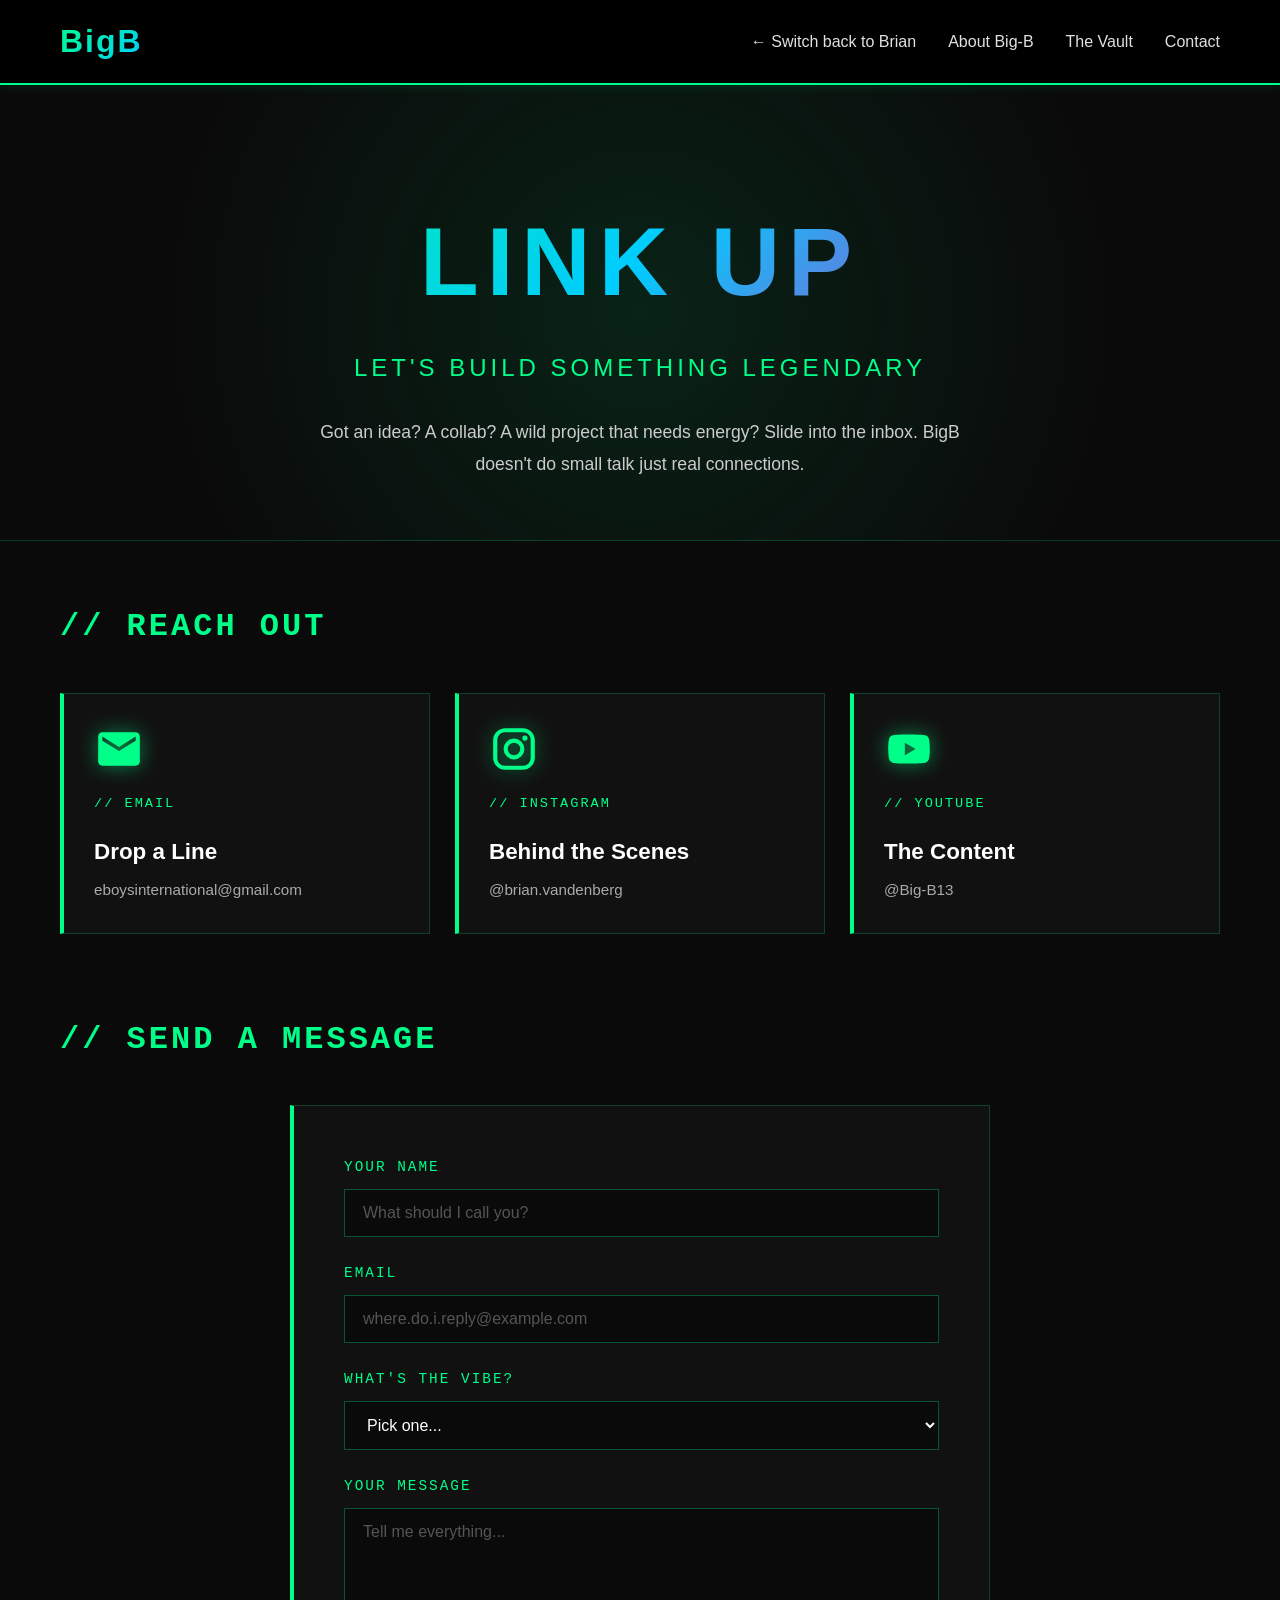
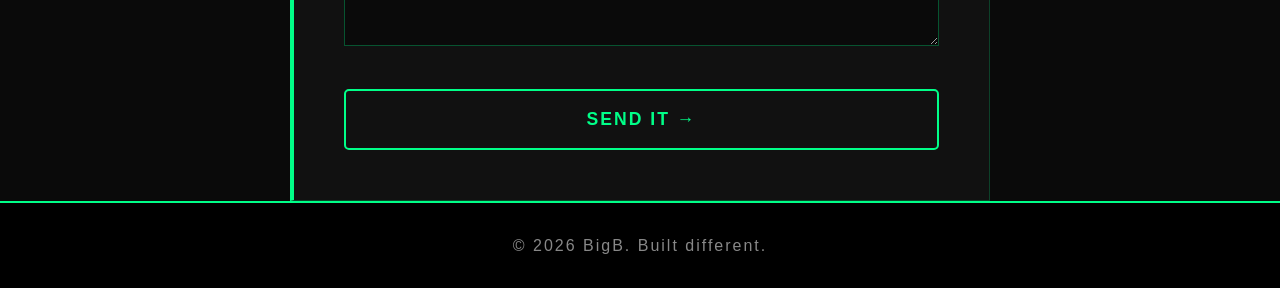
==== commit 60c9de05: "contact page links work now" ====
--- a/bigb-contact.html
+++ b/bigb-contact.html
@@ -41,7 +41,7 @@
             <div class="bigb-contact-grid">
 
                 <!-- Email -->
-                <a href="mailto:youremail@example.com" class="bigb-contact-card">
+                <a href="mailto:eboysinternational@gmail.com" class="bigb-contact-card">
                     <div class="bigb-contact-icon">
                         <svg viewBox="0 0 24 24" fill="currentColor">
                             <path d="M20 4H4c-1.1 0-1.99.9-1.99 2L2 18c0 1.1.9 2 2 2h16c1.1 0 2-.9 2-2V6c0-1.1-.9-2-2-2zm0 4l-8 5-8-5V6l8 5 8-5v2z" />
@@ -49,11 +49,11 @@
                     </div>
                     <span class="bigb-tag">// EMAIL</span>
                     <h3>Drop a Line</h3>
-                    <p>youremail@example.com</p>
+                    <p>eboysinternational@gmail.com</p>
                 </a>
 
                 <!-- Instagram -->
-                <a href="https://instagram.com/yourhandle" target="_blank" class="bigb-contact-card">
+                <a href="https://www.instagram.com/brian.vandenberg/" target="_blank" class="bigb-contact-card">
                     <div class="bigb-contact-icon">
                         <svg viewBox="0 0 24 24" fill="currentColor">
                             <path d="M7.8 2h8.4C19.4 2 22 4.6 22 7.8v8.4a5.8 5.8 0 0 1-5.8 5.8H7.8C4.6 22 2 19.4 2 16.2V7.8A5.8 5.8 0 0 1 7.8 2m-.2 2A3.6 3.6 0 0 0 4 7.6v8.8C4 18.39 5.61 20 7.6 20h8.8a3.6 3.6 0 0 0 3.6-3.6V7.6C20 5.61 18.39 4 16.4 4H7.6m9.65 1.5a1.25 1.25 0 0 1 1.25 1.25A1.25 1.25 0 0 1 17.25 8 1.25 1.25 0 0 1 16 6.75a1.25 1.25 0 0 1 1.25-1.25M12 7a5 5 0 0 1 5 5 5 5 0 0 1-5 5 5 5 0 0 1-5-5 5 5 0 0 1 5-5m0 2a3 3 0 0 0-3 3 3 3 0 0 0 3 3 3 3 0 0 0 3-3 3 3 0 0 0-3-3z" />
@@ -61,11 +61,11 @@
                     </div>
                     <span class="bigb-tag">// INSTAGRAM</span>
                     <h3>Behind the Scenes</h3>
-                    <p>@yourhandle</p>
+                    <p>@brian.vandenberg</p>
                 </a>
 
                 <!-- YouTube -->
-                <a href="https://youtube.com/@yourchannel" target="_blank" class="bigb-contact-card">
+                <a href="https://www.youtube.com/@Big-B13" target="_blank" class="bigb-contact-card">
                     <div class="bigb-contact-icon">
                         <svg viewBox="0 0 24 24" fill="currentColor">
                             <path d="M10 15l5.19-3L10 9v6m11.56-7.83c.13.47.22 1.1.28 1.9.07.8.1 1.49.1 2.09L22 12c0 2.19-.16 3.8-.44 4.83-.25.9-.83 1.48-1.73 1.73-.47.13-1.33.22-2.65.28-1.3.07-2.49.1-3.59.1L12 19c-4.19 0-6.8-.16-7.83-.44-.9-.25-1.48-.83-1.73-1.73-.13-.47-.22-1.1-.28-1.9-.07-.8-.1-1.49-.1-2.09L2 12c0-2.19.16-3.8.44-4.83.25-.9.83-1.48 1.73-1.73.47-.13 1.33-.22 2.65-.28 1.3-.07 2.49-.1 3.59-.1L12 5c4.19 0 6.8.16 7.83.44.9.25 1.48.83 1.73 1.73z" />
@@ -73,19 +73,7 @@
                     </div>
                     <span class="bigb-tag">// YOUTUBE</span>
                     <h3>The Content</h3>
-                    <p>@yourchannel</p>
-                </a>
-
-                <!-- LinkedIn -->
-                <a href="https://linkedin.com/in/yourprofile" target="_blank" class="bigb-contact-card">
-                    <div class="bigb-contact-icon">
-                        <svg viewBox="0 0 24 24" fill="currentColor">
-                            <path d="M19 3a2 2 0 0 1 2 2v14a2 2 0 0 1-2 2H5a2 2 0 0 1-2-2V5a2 2 0 0 1 2-2h14m-.5 15.5v-5.3a3.26 3.26 0 0 0-3.26-3.26c-.85 0-1.84.52-2.32 1.3v-1.11h-2.79v8.37h2.79v-4.93c0-.77.62-1.4 1.39-1.4a1.4 1.4 0 0 1 1.4 1.4v4.93h2.79M6.88 8.56a1.68 1.68 0 0 0 1.68-1.68c0-.93-.75-1.69-1.68-1.69a1.69 1.69 0 0 0-1.69 1.69c0 .93.76 1.68 1.69 1.68m1.39 9.94v-8.37H5.5v8.37h2.77z" />
-                        </svg>
-                    </div>
-                    <span class="bigb-tag">// LINKEDIN</span>
-                    <h3>The Professional</h3>
-                    <p>Brian van den Berg</p>
+                    <p>@Big-B13</p>
                 </a>
 
             </div>
--- a/bigb.css
+++ b/bigb.css
@@ -614,4 +614,138 @@
     letter-spacing: 3px;
     text-transform: uppercase;
     font-size: 1rem;
+}
+
+/* ========== BIGB MOBILE RESPONSIVE ========== */
+@media (max-width: 768px) {
+    /* Navigation */
+    .bigb-logo {
+        font-size: 1.4rem;
+        letter-spacing: 1px;
+    }
+
+    nav .container {
+        flex-direction: row;
+        flex-wrap: wrap;
+        gap: 10px;
+    }
+
+    .nav-links {
+        gap: 0.8rem;
+        flex-wrap: wrap;
+        justify-content: center;
+    }
+
+        .nav-links a {
+            font-size: 0.9rem;
+        }
+
+    /* Hero Section */
+    .bigb-projects-hero {
+        padding: 60px 20px 40px;
+    }
+
+    .bigb-hero-title {
+        font-size: 3rem;
+        letter-spacing: 4px;
+    }
+
+    .bigb-hero-subtitle {
+        font-size: 1rem;
+        letter-spacing: 2px;
+    }
+
+    .bigb-intro-text {
+        font-size: 1rem;
+    }
+
+    /* BigB Main Hero (bigb.html landing) */
+    .bigb-title {
+        font-size: 4rem;
+        letter-spacing: -2px;
+    }
+
+    .bigb-tagline {
+        font-size: 1rem;
+        letter-spacing: 2px;
+    }
+
+    .bigb-hero {
+        padding: 60px 20px 40px;
+    }
+
+    /* Section Titles */
+    .bigb-section-title {
+        font-size: 1.4rem;
+        letter-spacing: 2px;
+        margin: 40px 0 25px;
+        text-align: center;
+    }
+
+    /* About Blocks */
+    .bigb-about-block {
+        padding: 25px;
+        margin-bottom: 30px;
+    }
+
+    .bigb-block-title {
+        font-size: 1.4rem;
+    }
+
+    .bigb-block-text,
+    .bigb-list li {
+        font-size: 1rem;
+    }
+
+    /* Contact Form */
+    .bigb-form-container {
+        padding: 25px;
+    }
+
+    .bigb-contact-card {
+        padding: 20px;
+    }
+
+    /* Poems */
+    .poem-card {
+        padding: 25px;
+        max-height: none;
+    }
+
+    .poem-title {
+        font-size: 1.4rem;
+    }
+
+    .poem-text {
+        font-size: 1rem;
+    }
+
+    /* CTA Button */
+    .bigb-cta .bigb-btn {
+        padding: 14px 30px;
+        font-size: 1rem;
+    }
+}
+
+@media (max-width: 480px) {
+    .bigb-hero-title {
+        font-size: 2.3rem;
+        letter-spacing: 2px;
+    }
+
+    .bigb-title {
+        font-size: 3rem;
+    }
+
+    .nav-links {
+        gap: 0.5rem;
+    }
+
+        .nav-links a {
+            font-size: 0.85rem;
+        }
+
+    .bigb-logo {
+        font-size: 1.2rem;
+    }
 }
